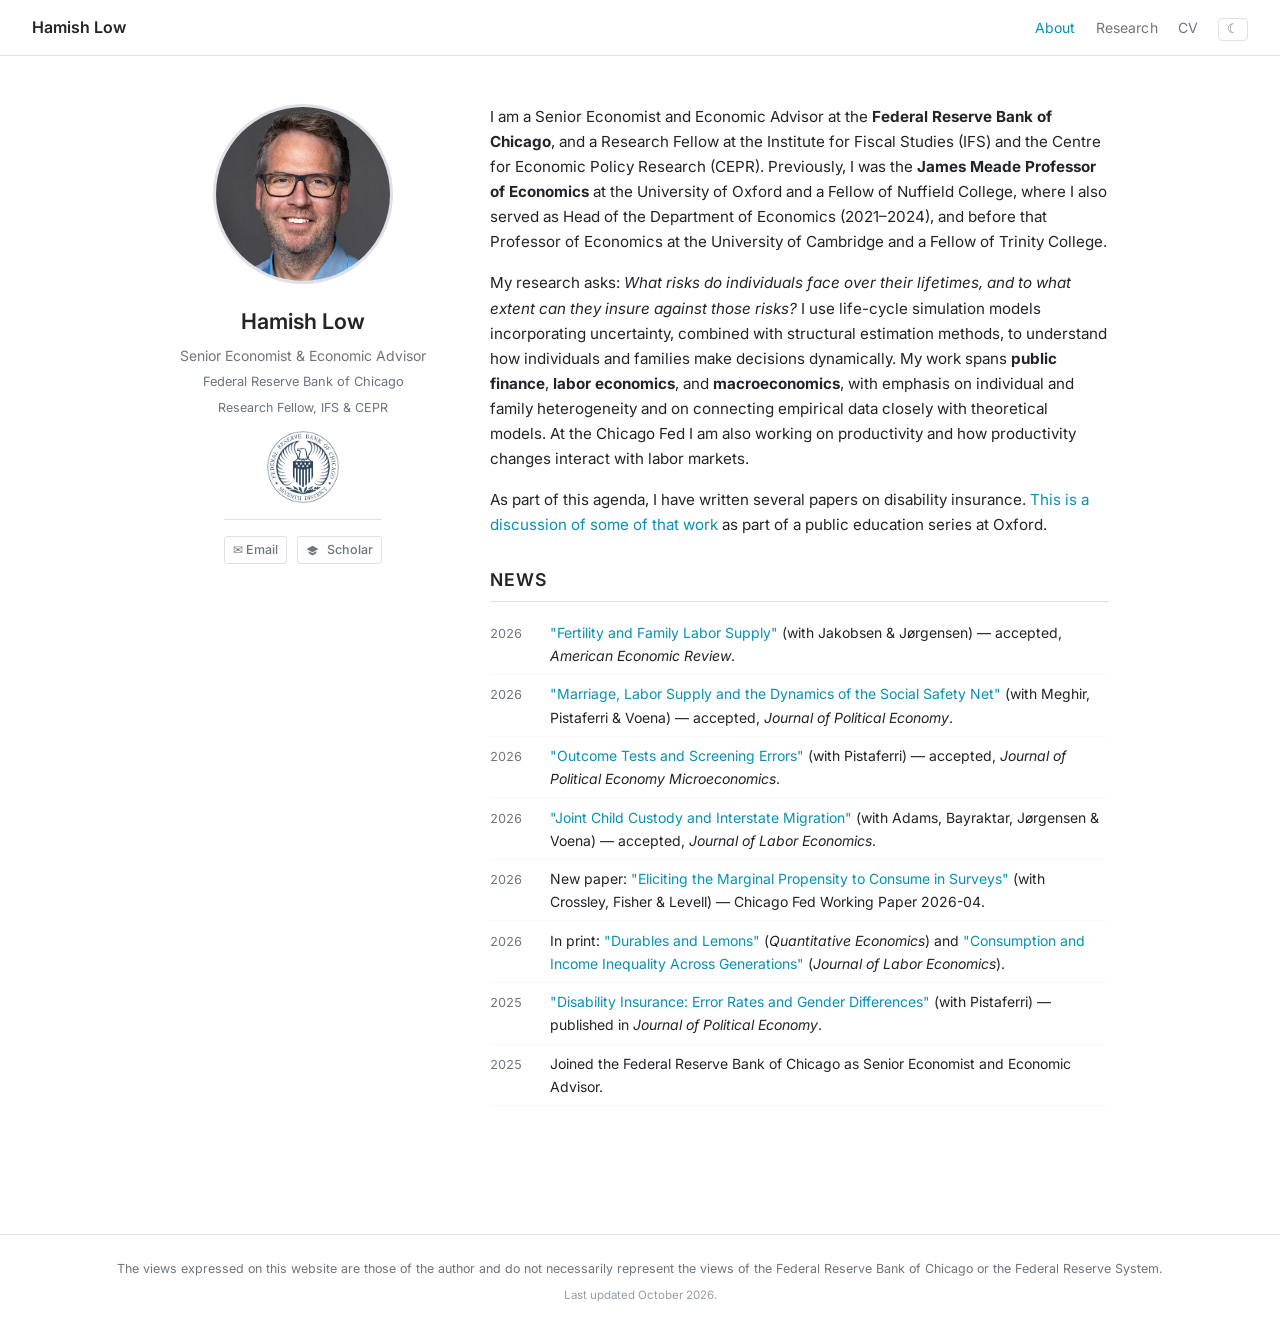
==== index.html @ eed86704 "Remove empty Software tab from navigation Co-Authored-By: Claude Opus 5.5 <noreply@anthropic.com>" ====
<!DOCTYPE html>
<html lang="en" data-theme="light">
<head>
  <meta charset="UTF-8" />
  <meta name="viewport" content="width=device-width, initial-scale=1.0" />
  <title>Hamish Low</title>
  <link rel="stylesheet" href="style.css" />
</head>
<body>

  <!-- ===== Navbar ===== -->
  <nav class="navbar">
    <a class="navbar-brand" href="index.html">Hamish Low</a>

    <button class="hamburger" id="hamburger" aria-label="Toggle menu">
      <span></span><span></span><span></span>
    </button>

    <ul class="navbar-links" id="nav-links">
      <li><a href="index.html" class="active">about</a></li>
      <li><a href="research.html">research</a></li>
      <li><a href="cv.html">CV</a></li>
      <li>
        <button class="theme-toggle" id="theme-toggle" aria-label="Toggle dark mode">
          ☾
        </button>
      </li>
    </ul>
  </nav>

  <!-- ===== Main ===== -->
  <div class="page-container">
    <div class="about-layout">

      <!-- Sidebar -->
      <aside class="profile-sidebar">
        <img src="profile.jpg" class="profile-photo" alt="Hamish Low" />

        <p class="profile-name">Hamish Low</p>
        <p class="profile-title">Senior Economist &amp; Economic Advisor</p>
        <p class="profile-affil">Federal Reserve Bank of Chicago</p>
        <p class="profile-affil" style="margin-top:0.4rem; font-size:0.78rem;">Research Fellow, IFS &amp; CEPR</p>

        <img src="chicago-fed-seal.png"
             alt="Federal Reserve Bank of Chicago"
             class="chicago-fed-seal" />

        <hr class="profile-divider" />

        <div class="social-links">
          <a class="social-btn" href="mailto:hamish.low@chi.frb.org" title="Email">
            ✉ Email
          </a>
          <a class="social-btn"
             href="https://scholar.google.com/citations?user=BM3A-LIAAAAJ"
             target="_blank" rel="noopener">
            <svg width="13" height="13" viewBox="0 0 24 24" fill="currentColor" style="vertical-align:-1px;margin-right:3px" aria-hidden="true"><path d="M12 3L1 9l11 6 11-6-11-6zM5 13.18v4L12 21l7-3.82v-4L12 17l-7-3.82z"/></svg>Scholar
          </a>
        </div>
      </aside>

      <!-- Bio -->
      <section class="bio-content">
        <p>
          I am a Senior Economist and Economic Advisor at the
          <strong>Federal Reserve Bank of Chicago</strong>, and a Research Fellow at the
          Institute for Fiscal Studies (IFS) and the Centre for Economic Policy Research (CEPR).
          Previously, I was the <strong>James Meade Professor of Economics</strong>
          at the University of Oxford and a Fellow of Nuffield College, where I also served as
          Head of the Department of Economics (2021–2024), and before that Professor of
          Economics at the University of Cambridge and a Fellow of Trinity College.
        </p>
        <p>
          My research asks: <em>What risks do individuals face over their lifetimes, and to what
          extent can they insure against those risks?</em> I use life-cycle simulation models
          incorporating uncertainty, combined with structural estimation methods, to understand
          how individuals and families make decisions dynamically. My work spans
          <strong>public finance</strong>, <strong>labor economics</strong>,
          and <strong>macroeconomics</strong>, with emphasis on individual and family
          heterogeneity and on connecting empirical data closely with theoretical models.
          At the Chicago Fed I am also working on productivity and how productivity changes
          interact with labor markets.
        </p>
        <p>
          As part of this agenda, I have written several papers on disability insurance.
          <a href="https://www.economics.ox.ac.uk/what-economists-really-do" target="_blank" rel="noopener">This
          is a discussion of some of that work</a> as part of a public education series at Oxford.
        </p>

        <!-- News -->
        <h2>News</h2>
        <ul class="news-list">
          <li>
            <span class="news-date">2026</span>
            <span><a href="research.html">"Fertility and Family Labor Supply"</a>
            (with Jakobsen &amp; Jørgensen) — accepted, <em>American Economic Review</em>.</span>
          </li>
          <li>
            <span class="news-date">2026</span>
            <span><a href="research.html">"Marriage, Labor Supply and the Dynamics of the Social Safety Net"</a>
            (with Meghir, Pistaferri &amp; Voena) — accepted, <em>Journal of Political Economy</em>.</span>
          </li>
          <li>
            <span class="news-date">2026</span>
            <span><a href="research.html">"Outcome Tests and Screening Errors"</a>
            (with Pistaferri) — accepted, <em>Journal of Political Economy Microeconomics</em>.</span>
          </li>
          <li>
            <span class="news-date">2026</span>
            <span><a href="research.html">"Joint Child Custody and Interstate Migration"</a>
            (with Adams, Bayraktar, Jørgensen &amp; Voena) — accepted,
            <em>Journal of Labor Economics</em>.</span>
          </li>
          <li>
            <span class="news-date">2026</span>
            <span>New paper: <a href="research.html">"Eliciting the Marginal Propensity to Consume in Surveys"</a>
            (with Crossley, Fisher &amp; Levell) — Chicago Fed Working Paper 2026-04.</span>
          </li>
          <li>
            <span class="news-date">2026</span>
            <span>In print: <a href="research.html">"Durables and Lemons"</a>
            (<em>Quantitative Economics</em>) and
            <a href="research.html">"Consumption and Income Inequality Across Generations"</a>
            (<em>Journal of Labor Economics</em>).</span>
          </li>
          <li>
            <span class="news-date">2025</span>
            <span><a href="research.html">"Disability Insurance: Error Rates and Gender Differences"</a>
            (with Pistaferri) — published in <em>Journal of Political Economy</em>.</span>
          </li>
          <li>
            <span class="news-date">2025</span>
            <span>Joined the Federal Reserve Bank of Chicago as Senior Economist and Economic Advisor.</span>
          </li>
        </ul>
      </section>

    </div><!-- .about-layout -->
  </div><!-- .page-container -->

  <footer class="site-footer">
    <p class="footer-disclaimer">
      The views expressed on this website are those of the author and do not necessarily
      represent the views of the Federal Reserve Bank of Chicago or the Federal Reserve System.
    </p>
    <p class="footer-meta">Last updated October 2026.</p>
  </footer>

  <script>
    // Dark mode toggle
    const toggle = document.getElementById('theme-toggle');
    const root   = document.documentElement;
    toggle.addEventListener('click', () => {
      const isDark = root.getAttribute('data-theme') === 'dark';
      root.setAttribute('data-theme', isDark ? 'light' : 'dark');
      toggle.textContent = isDark ? '☾' : '☀';
    });

    // Mobile hamburger
    const burger = document.getElementById('hamburger');
    const navLinks = document.getElementById('nav-links');
    burger.addEventListener('click', () => navLinks.classList.toggle('open'));
  </script>

</body>
</html>
---- style.css ----
/* ============================================================
   al-folio faithful reproduction — Hamish Low demo
   ============================================================ */

/* --- Google Fonts (Inter) ---------------------------------- */
@import url('https://fonts.googleapis.com/css2?family=Inter:wght@300;400;500;600&display=swap');

/* --- CSS Custom Properties (light mode) ------------------- */
:root {
  --bg:            #ffffff;
  --bg-alt:        #f8f9fa;
  --text:          #212529;
  --text-muted:    #6c757d;
  --accent:        #0891B2;
  --accent-hover:  #0E7490;
  --border:        #dee2e6;
  --nav-bg:        rgba(255, 255, 255, 0.97);
  --nav-height:    56px;
  --sidebar-w:     28%;
  --font:          'Inter', -apple-system, BlinkMacSystemFont, 'Segoe UI', sans-serif;
  --radius:        4px;
  --shadow:        0 2px 8px rgba(0,0,0,0.06);
}

/* --- Dark mode -------------------------------------------- */
[data-theme="dark"] {
  --bg:         #1a1a1a;
  --bg-alt:     #242424;
  --text:       #e8e8e8;
  --text-muted: #9a9a9a;
  --accent:     #22D3EE;
  --border:     #3a3a3a;
  --nav-bg:     rgba(26, 26, 26, 0.97);
  --shadow:     0 2px 8px rgba(0,0,0,0.3);
}

/* --- Reset & Base ----------------------------------------- */
*, *::before, *::after { box-sizing: border-box; margin: 0; padding: 0; }

html { font-size: 16px; scroll-behavior: smooth; }

body {
  font-family: var(--font);
  background: var(--bg);
  color: var(--text);
  line-height: 1.65;
  padding-top: var(--nav-height);
  transition: background 0.2s, color 0.2s;
}

a {
  color: var(--accent);
  text-decoration: none;
}
a:hover { color: var(--accent-hover); text-decoration: underline; }

/* --- Navbar ----------------------------------------------- */
.navbar {
  position: fixed;
  top: 0; left: 0; right: 0;
  height: var(--nav-height);
  background: var(--nav-bg);
  border-bottom: 1px solid var(--border);
  backdrop-filter: blur(8px);
  -webkit-backdrop-filter: blur(8px);
  z-index: 100;
  display: flex;
  align-items: center;
  padding: 0 2rem;
  gap: 1.5rem;
}

.navbar-brand {
  font-weight: 600;
  font-size: 1rem;
  color: var(--text);
  white-space: nowrap;
  margin-right: auto;
}
.navbar-brand:hover { color: var(--accent); text-decoration: none; }

.navbar-links {
  display: flex;
  align-items: center;
  gap: 1.25rem;
  list-style: none;
}

.navbar-links a {
  font-size: 0.875rem;
  color: var(--text-muted);
  font-weight: 400;
  letter-spacing: 0.01em;
  text-transform: capitalize;
}
.navbar-links a:hover,
.navbar-links a.active { color: var(--accent); text-decoration: none; }

/* Dark mode toggle button */
.theme-toggle {
  background: none;
  border: 1px solid var(--border);
  border-radius: var(--radius);
  cursor: pointer;
  padding: 4px 8px;
  font-size: 0.8rem;
  color: var(--text-muted);
  line-height: 1;
  transition: border-color 0.15s, color 0.15s;
}
.theme-toggle:hover { border-color: var(--accent); color: var(--accent); }

/* Hamburger (mobile) */
.hamburger {
  display: none;
  background: none;
  border: none;
  cursor: pointer;
  flex-direction: column;
  gap: 5px;
  padding: 4px;
}
.hamburger span {
  display: block;
  width: 22px;
  height: 2px;
  background: var(--text);
  border-radius: 2px;
  transition: background 0.15s;
}

/* --- Page wrapper ----------------------------------------- */
.page-container {
  max-width: 1000px;
  margin: 0 auto;
  padding: 3rem 2rem 4rem;
}

/* --- Homepage: two-column layout -------------------------- */
.about-layout {
  display: flex;
  gap: 3.5rem;
  align-items: flex-start;
}

/* Sidebar */
.profile-sidebar {
  flex: 0 0 var(--sidebar-w);
  min-width: 200px;
  text-align: center;
}

.profile-photo {
  width: 180px;
  height: 180px;
  border-radius: 50%;
  object-fit: cover;
  border: 3px solid var(--border);
  margin-bottom: 1.25rem;
  display: block;
  margin-left: auto;
  margin-right: auto;
}

/* Placeholder when no photo */
.profile-placeholder {
  width: 180px;
  height: 180px;
  border-radius: 50%;
  background: var(--bg-alt);
  border: 3px solid var(--border);
  margin: 0 auto 1.25rem;
  display: flex;
  align-items: center;
  justify-content: center;
  color: var(--text-muted);
  font-size: 0.75rem;
}

.profile-name {
  font-size: 1.35rem;
  font-weight: 600;
  margin-bottom: 0.3rem;
  color: var(--text);
}

.profile-title {
  font-size: 0.875rem;
  color: var(--text-muted);
  margin-bottom: 0.2rem;
  font-weight: 400;
}

.profile-affil {
  font-size: 0.8rem;
  color: var(--text-muted);
  margin-bottom: 0.15rem;
}

.profile-divider {
  border: none;
  border-top: 1px solid var(--border);
  margin: 1rem auto;
  width: 60%;
}

/* Social icon links */
.social-links {
  display: flex;
  justify-content: center;
  flex-wrap: wrap;
  gap: 0.6rem;
  margin-top: 0.75rem;
}

.social-btn {
  display: inline-flex;
  align-items: center;
  gap: 0.3rem;
  font-size: 0.78rem;
  font-weight: 500;
  color: var(--text-muted);
  border: 1px solid var(--border);
  border-radius: 3px;
  padding: 3px 8px;
  transition: color 0.15s, border-color 0.15s;
}
.social-btn:hover {
  color: var(--accent);
  border-color: var(--accent);
  text-decoration: none;
}

/* Bio content area */
.bio-content {
  flex: 1;
  min-width: 0;
}

.bio-content p {
  margin-bottom: 1rem;
  font-size: 0.95rem;
}

.bio-content h2 {
  font-size: 1.1rem;
  font-weight: 600;
  margin: 1.75rem 0 0.75rem;
  padding-bottom: 0.4rem;
  border-bottom: 1px solid var(--border);
  color: var(--text);
  text-transform: uppercase;
  letter-spacing: 0.06em;
}

/* News list */
.news-list {
  list-style: none;
  font-size: 0.875rem;
}

.news-list li {
  display: flex;
  gap: 1rem;
  padding: 0.45rem 0;
  border-bottom: 1px solid var(--bg-alt);
  align-items: baseline;
}

.news-date {
  flex-shrink: 0;
  font-size: 0.78rem;
  color: var(--text-muted);
  min-width: 44px;
  font-variant-numeric: tabular-nums;
}

/* --- Research / Publications page ------------------------- */
.publications-header {
  margin-bottom: 2rem;
}

.publications-header h1 {
  font-size: 1.6rem;
  font-weight: 600;
  margin-bottom: 0.5rem;
}

.section-heading {
  font-size: 1.15rem;
  font-weight: 600;
  color: var(--text);
  margin: 2.5rem 0 1rem;
  padding-bottom: 0.4rem;
  border-bottom: 2px solid var(--accent);
  display: inline-block;
  text-transform: uppercase;
  letter-spacing: 0.06em;
}

.pub-list {
  list-style: none;
}

.pub-entry {
  padding: 1.1rem 0;
  border-bottom: 1px solid var(--border);
}
.pub-entry:last-child { border-bottom: none; }

.pub-title {
  font-size: 0.95rem;
  font-weight: 600;
  color: var(--text);
  margin-bottom: 0.25rem;
  line-height: 1.4;
}

.pub-authors {
  font-size: 0.855rem;
  color: var(--text-muted);
  margin-bottom: 0.2rem;
}

/* Highlight Hamish's name */
.pub-authors strong {
  color: var(--text);
  font-weight: 600;
}

.pub-venue {
  font-size: 0.855rem;
  color: var(--text-muted);
  font-style: italic;
  margin-bottom: 0.5rem;
}

.pub-status {
  display: inline-block;
  font-size: 0.75rem;
  font-weight: 500;
  color: var(--accent);
  background: color-mix(in srgb, var(--accent) 10%, transparent);
  border: 1px solid color-mix(in srgb, var(--accent) 25%, transparent);
  border-radius: 3px;
  padding: 1px 6px;
  margin-bottom: 0.5rem;
  margin-left: 0.4rem;
}

.pub-links {
  display: flex;
  flex-wrap: wrap;
  gap: 0.4rem;
  align-items: center;
}

.btn-pill {
  display: inline-block;
  font-size: 0.775rem;
  font-weight: 500;
  border: 1px solid var(--border);
  border-radius: 3px;
  padding: 2px 9px;
  color: var(--text-muted);
  cursor: pointer;
  background: none;
  font-family: var(--font);
  transition: color 0.15s, border-color 0.15s, background 0.15s;
  text-decoration: none;
  line-height: 1.6;
}
.btn-pill:hover {
  color: var(--accent);
  border-color: var(--accent);
  text-decoration: none;
}
.btn-pill.abstract-toggle { cursor: pointer; }
.btn-pill.abstract-toggle.open {
  color: var(--accent);
  border-color: var(--accent);
}

.abstract-body {
  margin-top: 0.75rem;
  font-size: 0.855rem;
  color: var(--text-muted);
  line-height: 1.6;
  background: var(--bg-alt);
  border-left: 3px solid var(--accent);
  padding: 0.75rem 1rem;
  border-radius: 0 var(--radius) var(--radius) 0;
}

/* --- CV page ---------------------------------------------- */
.cv-page h1 {
  font-size: 1.6rem;
  font-weight: 600;
  margin-bottom: 1.5rem;
}

.cv-download-box {
  background: var(--bg-alt);
  border: 1px solid var(--border);
  border-radius: var(--radius);
  padding: 1.5rem 2rem;
  margin-bottom: 2rem;
  display: flex;
  align-items: center;
  justify-content: space-between;
  gap: 1rem;
}

.cv-download-box p {
  font-size: 0.9rem;
  color: var(--text-muted);
}

.btn-primary {
  display: inline-block;
  background: var(--accent);
  color: #fff !important;
  border: none;
  border-radius: var(--radius);
  padding: 8px 18px;
  font-size: 0.875rem;
  font-weight: 500;
  cursor: pointer;
  transition: background 0.15s;
  white-space: nowrap;
}
.btn-primary:hover { background: var(--accent-hover); text-decoration: none !important; }

/* CV download link */
.cv-download {
  margin-bottom: 1.5rem;
}

/* PhD topic cards */
.topic-grid {
  display: grid;
  grid-template-columns: repeat(auto-fill, minmax(260px, 1fr));
  gap: 1rem;
  margin-top: 0.5rem;
}

.topic-card {
  background: var(--bg-alt);
  border: 1px solid var(--border);
  border-radius: var(--radius);
  padding: 1rem 1.1rem;
}

.topic-card h3 {
  font-size: 0.9rem;
  font-weight: 600;
  margin-bottom: 0.35rem;
  color: var(--text);
}

.topic-card p {
  font-size: 0.82rem;
  color: var(--text-muted);
  line-height: 1.55;
  margin: 0;
}

/* CV section rows */
.cv-section {
  margin-bottom: 2.5rem;
}

.cv-section h2 {
  font-size: 1.05rem;
  font-weight: 600;
  border-bottom: 1px solid var(--border);
  padding-bottom: 0.4rem;
  margin-bottom: 1rem;
  text-transform: uppercase;
  letter-spacing: 0.06em;
  font-size: 0.8rem;
  color: var(--text-muted);
}

.cv-row {
  display: flex;
  gap: 1.5rem;
  padding: 0.5rem 0;
  font-size: 0.9rem;
}

.cv-row-year {
  flex-shrink: 0;
  min-width: 100px;
  color: var(--text-muted);
  font-size: 0.85rem;
  padding-top: 1px;
}

/* Position/role titles in CV rows — displayed as their own line */
.cv-role {
  display: block;
  font-weight: 600;
}

/* Author name highlights — stay inline and don't break mid-name */
.cv-row-body strong,
.pub-authors strong {
  white-space: nowrap;
  font-weight: 600;
}

/* --- Chicago Fed seal ------------------------------------- */
.chicago-fed-seal {
  display: block;
  width: 72px;
  margin: 0.75rem auto 0;
  opacity: 0.85;
}

/* --- Footer ----------------------------------------------- */
.site-footer {
  border-top: 1px solid var(--border);
  padding: 1.5rem 2rem;
  text-align: center;
  font-size: 0.78rem;
  color: var(--text-muted);
  margin-top: 4rem;
}

.footer-disclaimer {
  font-size: 0.78rem;
  color: var(--text-muted);
  margin-bottom: 0.4rem;
}

.footer-meta {
  font-size: 0.72rem;
  color: var(--text-muted);
  opacity: 0.7;
}

/* --- Disabled pill button --------------------------------- */
.btn-pill--disabled {
  opacity: 0.4;
  cursor: default;
  pointer-events: none;
}

/* --- Responsive ------------------------------------------- */
@media (max-width: 680px) {
  .navbar { padding: 0 1rem; gap: 0.75rem; }
  .navbar-links { display: none; flex-direction: column; position: fixed;
    top: var(--nav-height); left: 0; right: 0; background: var(--nav-bg);
    border-bottom: 1px solid var(--border); padding: 1rem 1.5rem; gap: 0.75rem;
    z-index: 99; }
  .navbar-links.open { display: flex; }
  .hamburger { display: flex; }
  .page-container { padding: 2rem 1.25rem 3rem; }
  .about-layout { flex-direction: column; gap: 2rem; }
  .profile-sidebar { width: 100%; flex: unset; }
  .profile-photo, .profile-placeholder { width: 140px; height: 140px; }
  .cv-download-box { flex-direction: column; align-items: flex-start; }
  .cv-row { flex-direction: column; gap: 0.2rem; }
  .cv-row-year { min-width: unset; }
}
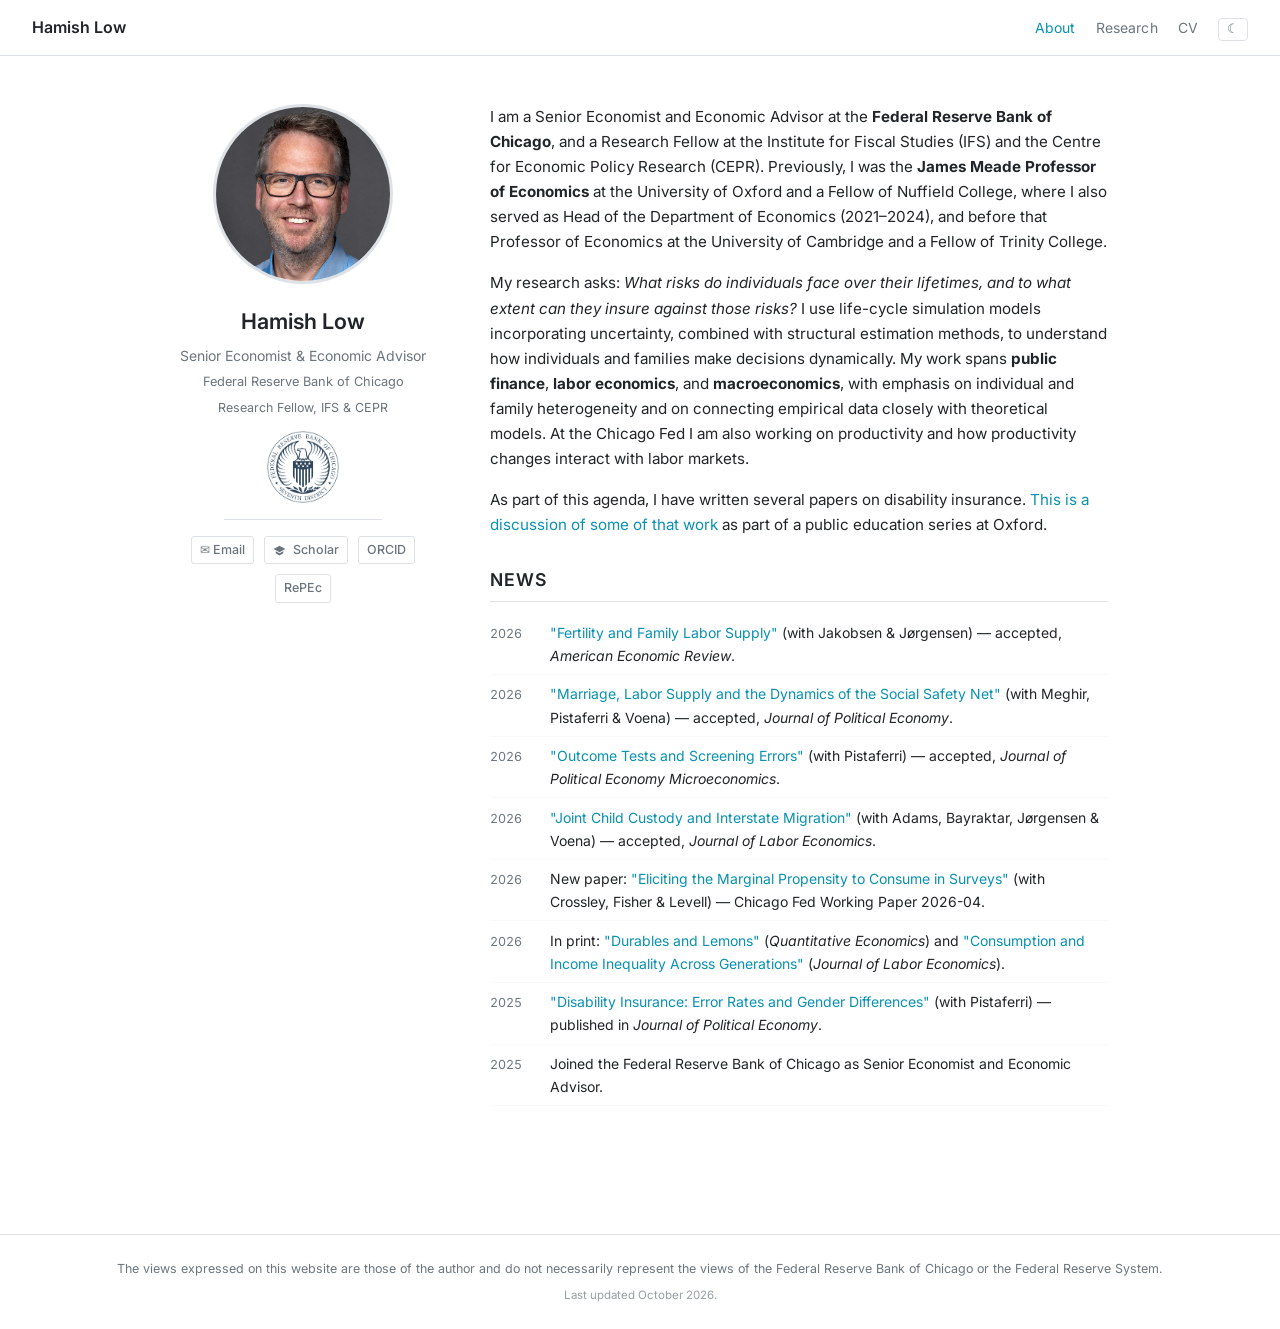
==== commit 9ce18167: "Research page: real abstracts, journal links, full publication list - Replace placeholder abstracts " ====
--- a/index.html
+++ b/index.html
@@ -52,10 +52,14 @@
             ✉ Email
           </a>
           <a class="social-btn"
-             href="https://scholar.google.com/citations?user=BM3A-LIAAAAJ"
+             href="https://scholar.google.com/citations?user=i-5v-GsAAAAJ"
              target="_blank" rel="noopener">
             <svg width="13" height="13" viewBox="0 0 24 24" fill="currentColor" style="vertical-align:-1px;margin-right:3px" aria-hidden="true"><path d="M12 3L1 9l11 6 11-6-11-6zM5 13.18v4L12 21l7-3.82v-4L12 17l-7-3.82z"/></svg>Scholar
           </a>
+          <a class="social-btn" href="https://orcid.org/0000-0002-6064-9448"
+             target="_blank" rel="noopener">ORCID</a>
+          <a class="social-btn" href="https://ideas.repec.org/e/plo34.html"
+             target="_blank" rel="noopener">RePEc</a>
         </div>
       </aside>
 
--- a/style.css
+++ b/style.css
@@ -354,6 +354,29 @@
   gap: 0.4rem;
   align-items: center;
 }
+
+/* Compact one-line-per-paper list (earlier publications) */
+.pub-compact {
+  list-style: none;
+  font-size: 0.855rem;
+}
+.pub-compact li {
+  display: flex;
+  gap: 1rem;
+  padding: 0.45rem 0;
+  border-bottom: 1px solid var(--bg-alt);
+  align-items: baseline;
+}
+.pub-compact li:last-child { border-bottom: none; }
+.pub-compact .pub-year {
+  flex-shrink: 0;
+  min-width: 2.6rem;
+  color: var(--text-muted);
+  font-variant-numeric: tabular-nums;
+}
+.pub-compact .pub-cite { color: var(--text-muted); }
+.pub-compact .pub-cite a { color: var(--text); font-weight: 500; }
+.pub-compact .pub-cite a:hover { color: var(--accent); }
 
 .btn-pill {
   display: inline-block;
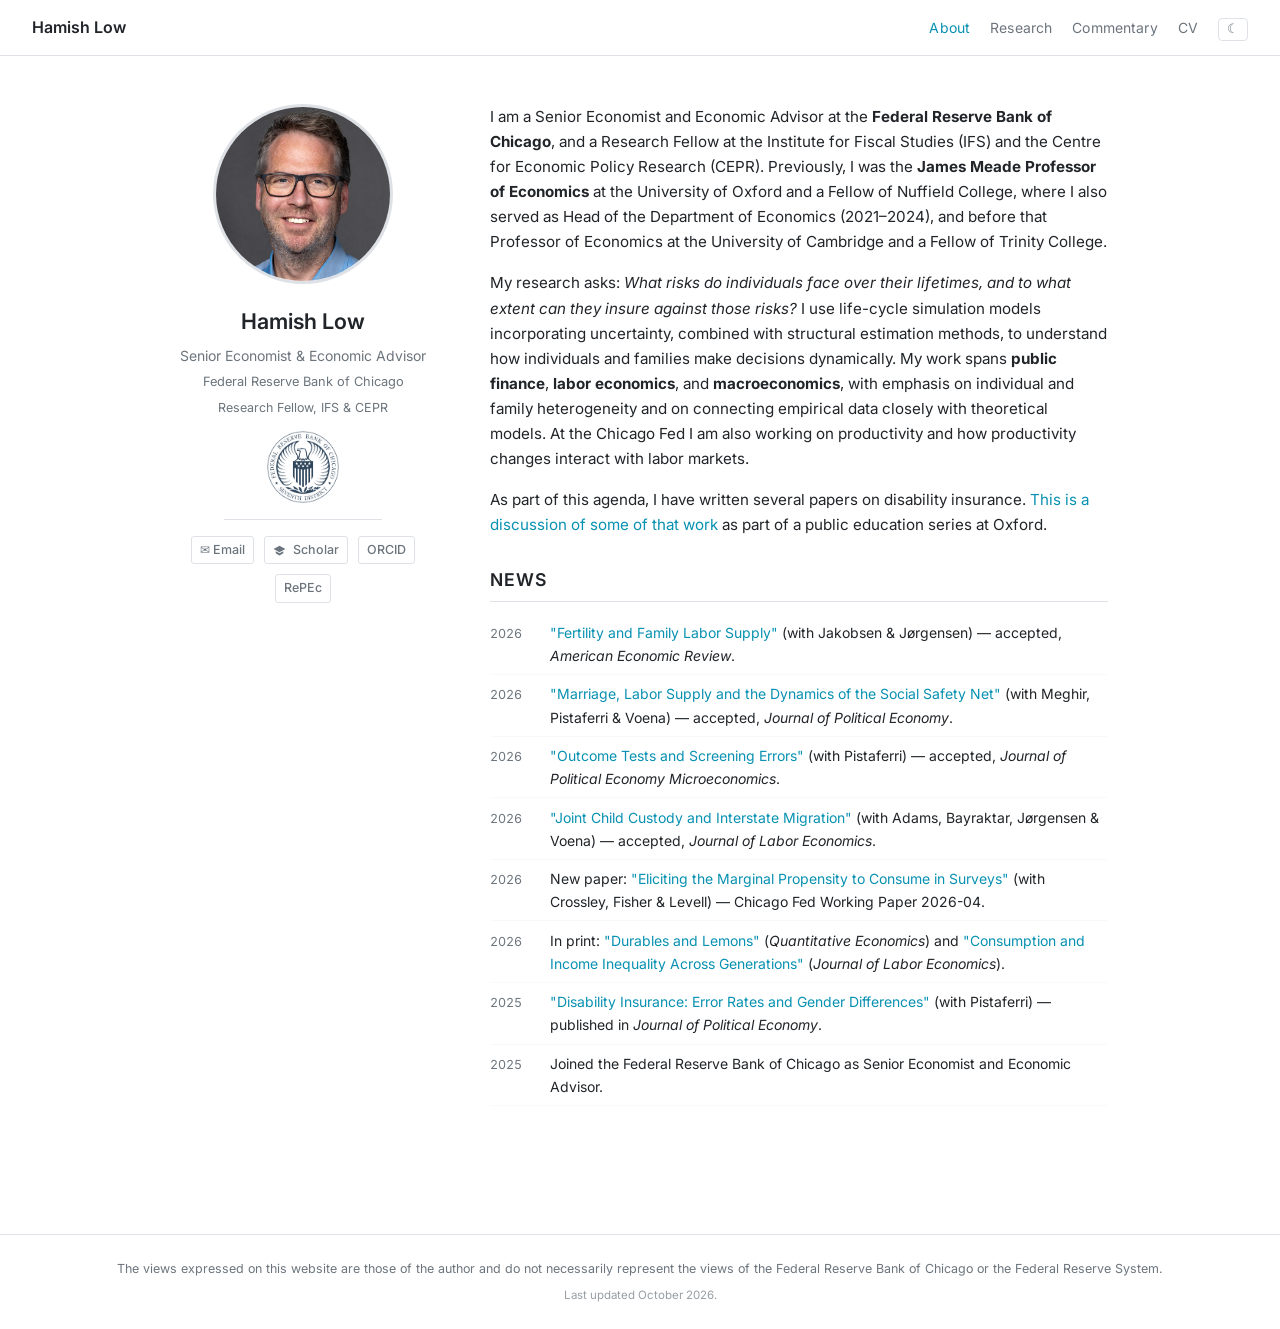
==== commit 037e34b9: "Move commentary to its own tab Co-Authored-By: Claude Opus 5.5 <noreply@anthropic.com>" ====
--- a/index.html
+++ b/index.html
@@ -19,6 +19,7 @@
     <ul class="navbar-links" id="nav-links">
       <li><a href="index.html" class="active">about</a></li>
       <li><a href="research.html">research</a></li>
+      <li><a href="commentary.html">commentary</a></li>
       <li><a href="cv.html">CV</a></li>
       <li>
         <button class="theme-toggle" id="theme-toggle" aria-label="Toggle dark mode">
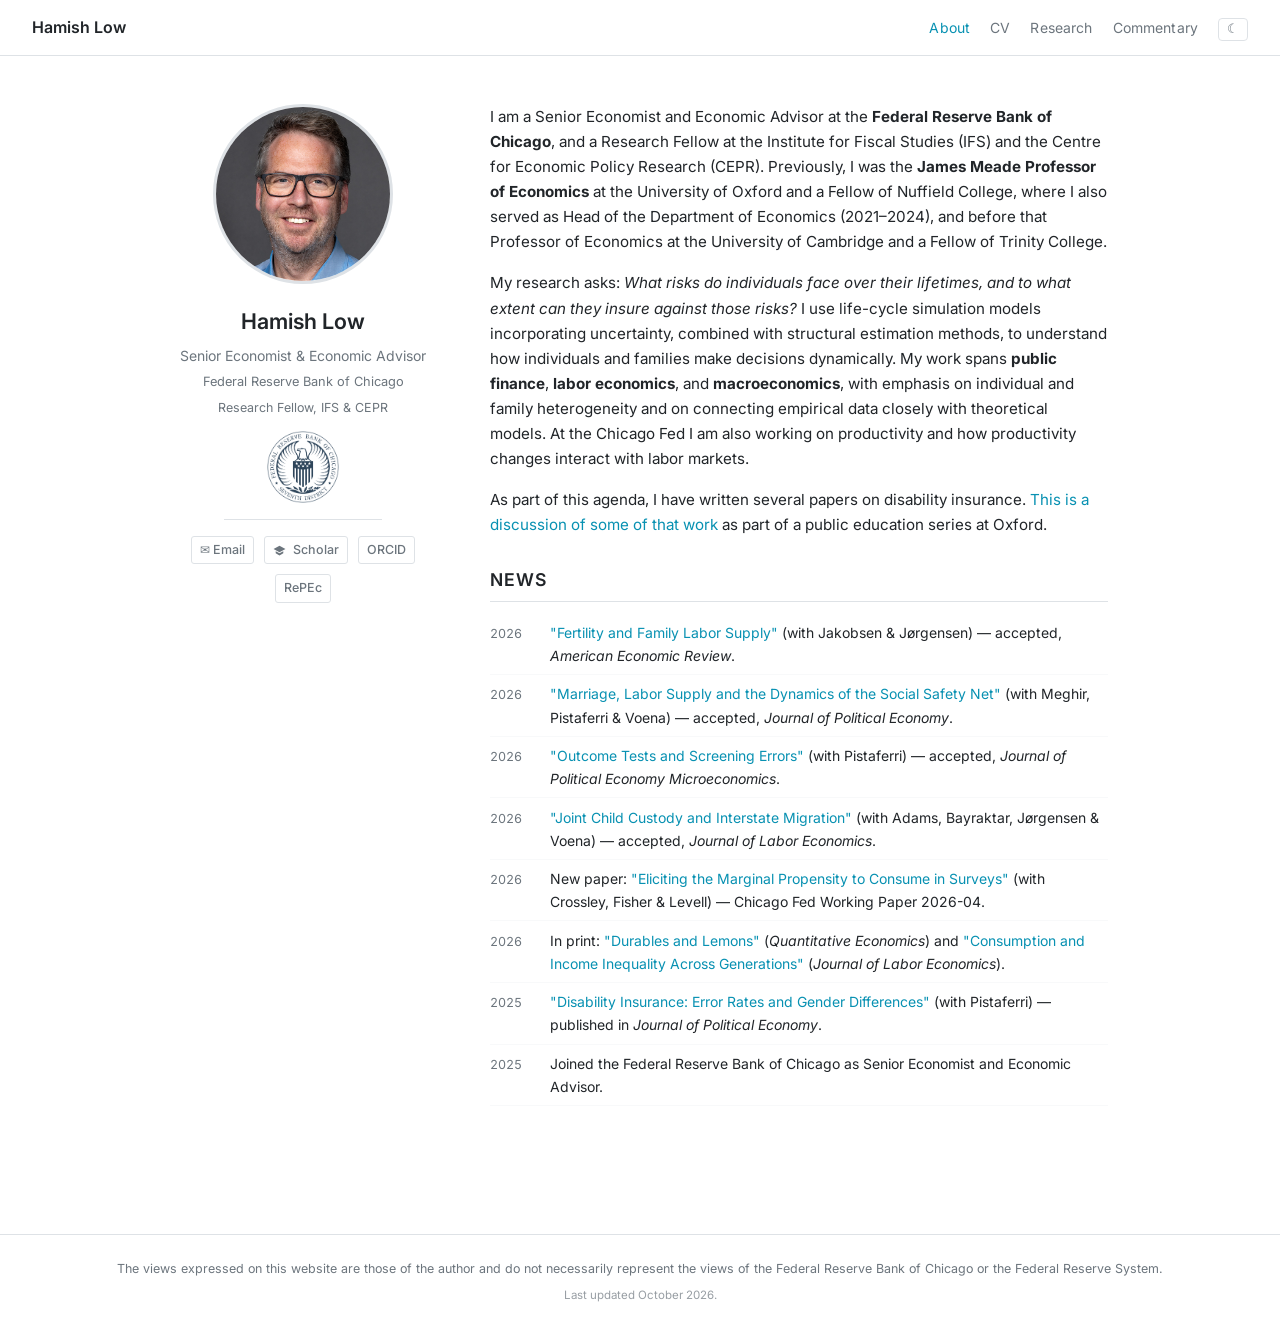
==== commit b656d640: "Reorder navigation: About, CV, Research, Commentary Co-Authored-By: Claude Opus 5.5 <noreply@anthrop" ====
--- a/index.html
+++ b/index.html
@@ -18,9 +18,9 @@
 
     <ul class="navbar-links" id="nav-links">
       <li><a href="index.html" class="active">about</a></li>
+      <li><a href="cv.html">CV</a></li>
       <li><a href="research.html">research</a></li>
       <li><a href="commentary.html">commentary</a></li>
-      <li><a href="cv.html">CV</a></li>
       <li>
         <button class="theme-toggle" id="theme-toggle" aria-label="Toggle dark mode">
           ☾
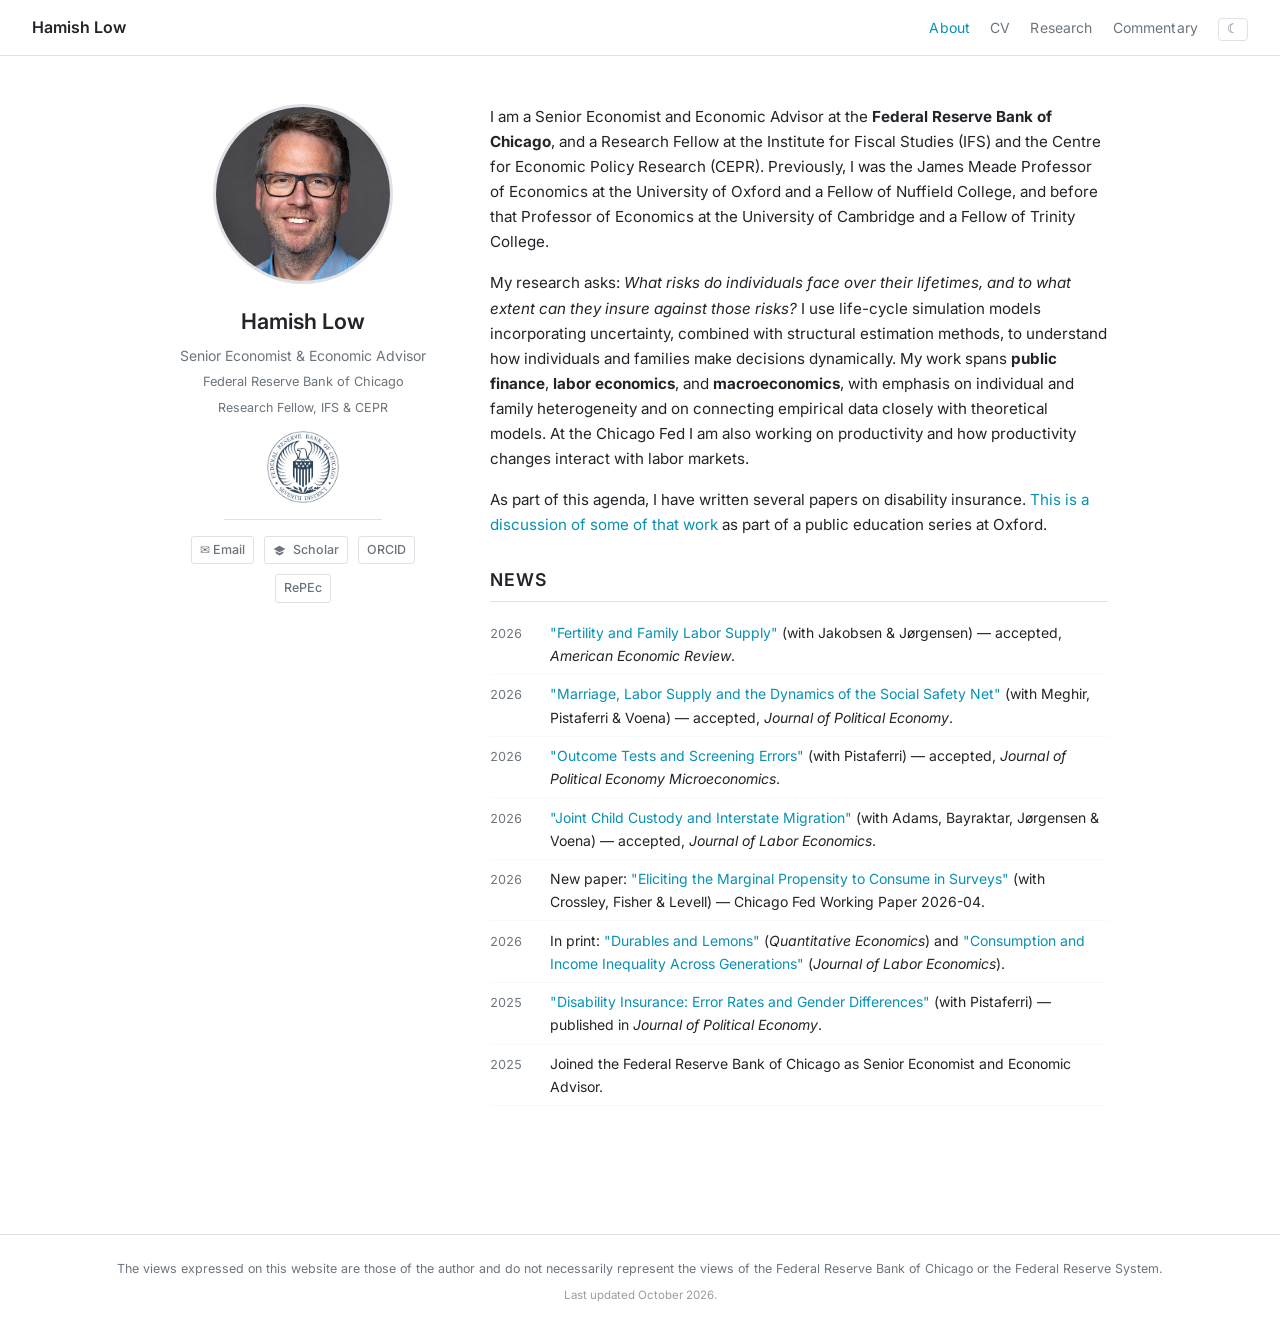
==== commit a68c456a: "Home page: unbold Oxford title, drop Head of Department mention Co-Authored-By: Claude Opus 5.5 <nor" ====
--- a/index.html
+++ b/index.html
@@ -70,9 +70,8 @@
           I am a Senior Economist and Economic Advisor at the
           <strong>Federal Reserve Bank of Chicago</strong>, and a Research Fellow at the
           Institute for Fiscal Studies (IFS) and the Centre for Economic Policy Research (CEPR).
-          Previously, I was the <strong>James Meade Professor of Economics</strong>
-          at the University of Oxford and a Fellow of Nuffield College, where I also served as
-          Head of the Department of Economics (2021–2024), and before that Professor of
+          Previously, I was the James Meade Professor of Economics
+          at the University of Oxford and a Fellow of Nuffield College, and before that Professor of
           Economics at the University of Cambridge and a Fellow of Trinity College.
         </p>
         <p>
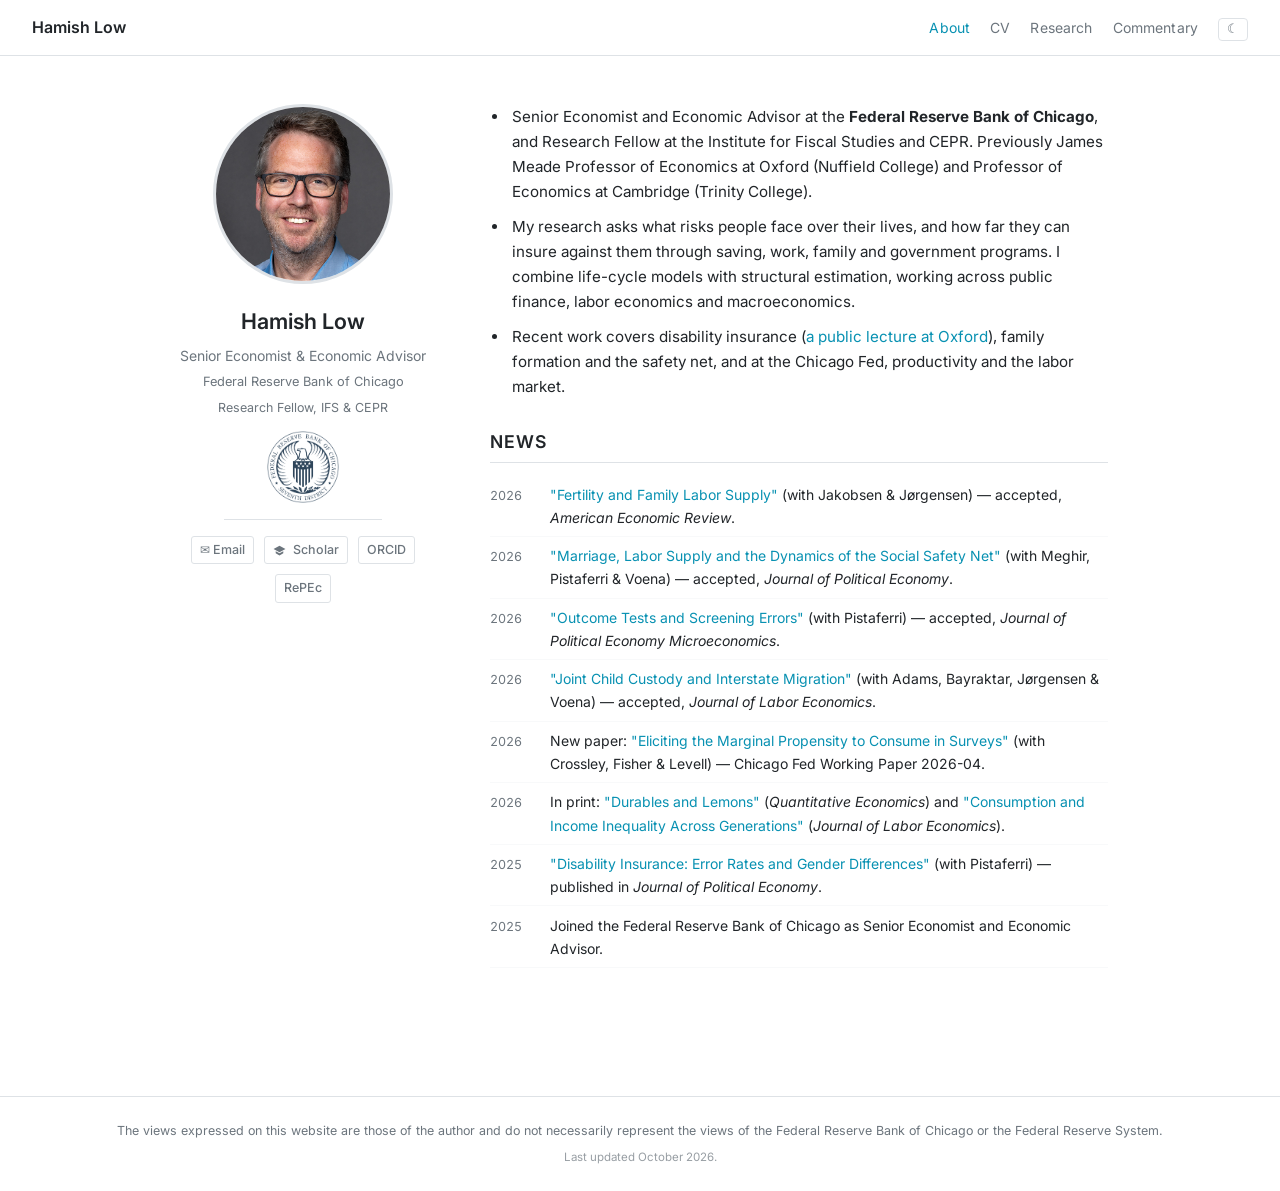
==== commit d955c64a: "Home page: replace bio paragraphs with three tighter bullets Co-Authored-By: Claude Opus 5.5 <norepl" ====
--- a/index.html
+++ b/index.html
@@ -66,30 +66,25 @@
 
       <!-- Bio -->
       <section class="bio-content">
-        <p>
-          I am a Senior Economist and Economic Advisor at the
-          <strong>Federal Reserve Bank of Chicago</strong>, and a Research Fellow at the
-          Institute for Fiscal Studies (IFS) and the Centre for Economic Policy Research (CEPR).
-          Previously, I was the James Meade Professor of Economics
-          at the University of Oxford and a Fellow of Nuffield College, and before that Professor of
-          Economics at the University of Cambridge and a Fellow of Trinity College.
-        </p>
-        <p>
-          My research asks: <em>What risks do individuals face over their lifetimes, and to what
-          extent can they insure against those risks?</em> I use life-cycle simulation models
-          incorporating uncertainty, combined with structural estimation methods, to understand
-          how individuals and families make decisions dynamically. My work spans
-          <strong>public finance</strong>, <strong>labor economics</strong>,
-          and <strong>macroeconomics</strong>, with emphasis on individual and family
-          heterogeneity and on connecting empirical data closely with theoretical models.
-          At the Chicago Fed I am also working on productivity and how productivity changes
-          interact with labor markets.
-        </p>
-        <p>
-          As part of this agenda, I have written several papers on disability insurance.
-          <a href="https://www.economics.ox.ac.uk/what-economists-really-do" target="_blank" rel="noopener">This
-          is a discussion of some of that work</a> as part of a public education series at Oxford.
-        </p>
+        <ul class="bio-list">
+          <li>
+            Senior Economist and Economic Advisor at the <strong>Federal Reserve Bank of Chicago</strong>,
+            and Research Fellow at the Institute for Fiscal Studies and CEPR. Previously James Meade
+            Professor of Economics at Oxford (Nuffield College) and Professor of Economics at
+            Cambridge (Trinity College).
+          </li>
+          <li>
+            My research asks what risks people face over their lives, and how far they can insure
+            against them through saving, work, family and government programs. I combine life-cycle
+            models with structural estimation, working across public finance, labor economics and
+            macroeconomics.
+          </li>
+          <li>
+            Recent work covers disability insurance
+            (<a href="https://www.economics.ox.ac.uk/what-economists-really-do" target="_blank" rel="noopener">a public lecture at Oxford</a>),
+            family formation and the safety net, and at the Chicago Fed, productivity and the labor market.
+          </li>
+        </ul>
 
         <!-- News -->
         <h2>News</h2>
--- a/style.css
+++ b/style.css
@@ -240,6 +240,16 @@
 .bio-content p {
   margin-bottom: 1rem;
   font-size: 0.95rem;
+}
+
+.bio-list {
+  font-size: 0.95rem;
+  padding-left: 1.2rem;
+  margin-bottom: 1rem;
+}
+.bio-list li {
+  margin-bottom: 0.6rem;
+  padding-left: 0.2rem;
 }
 
 .bio-content h2 {
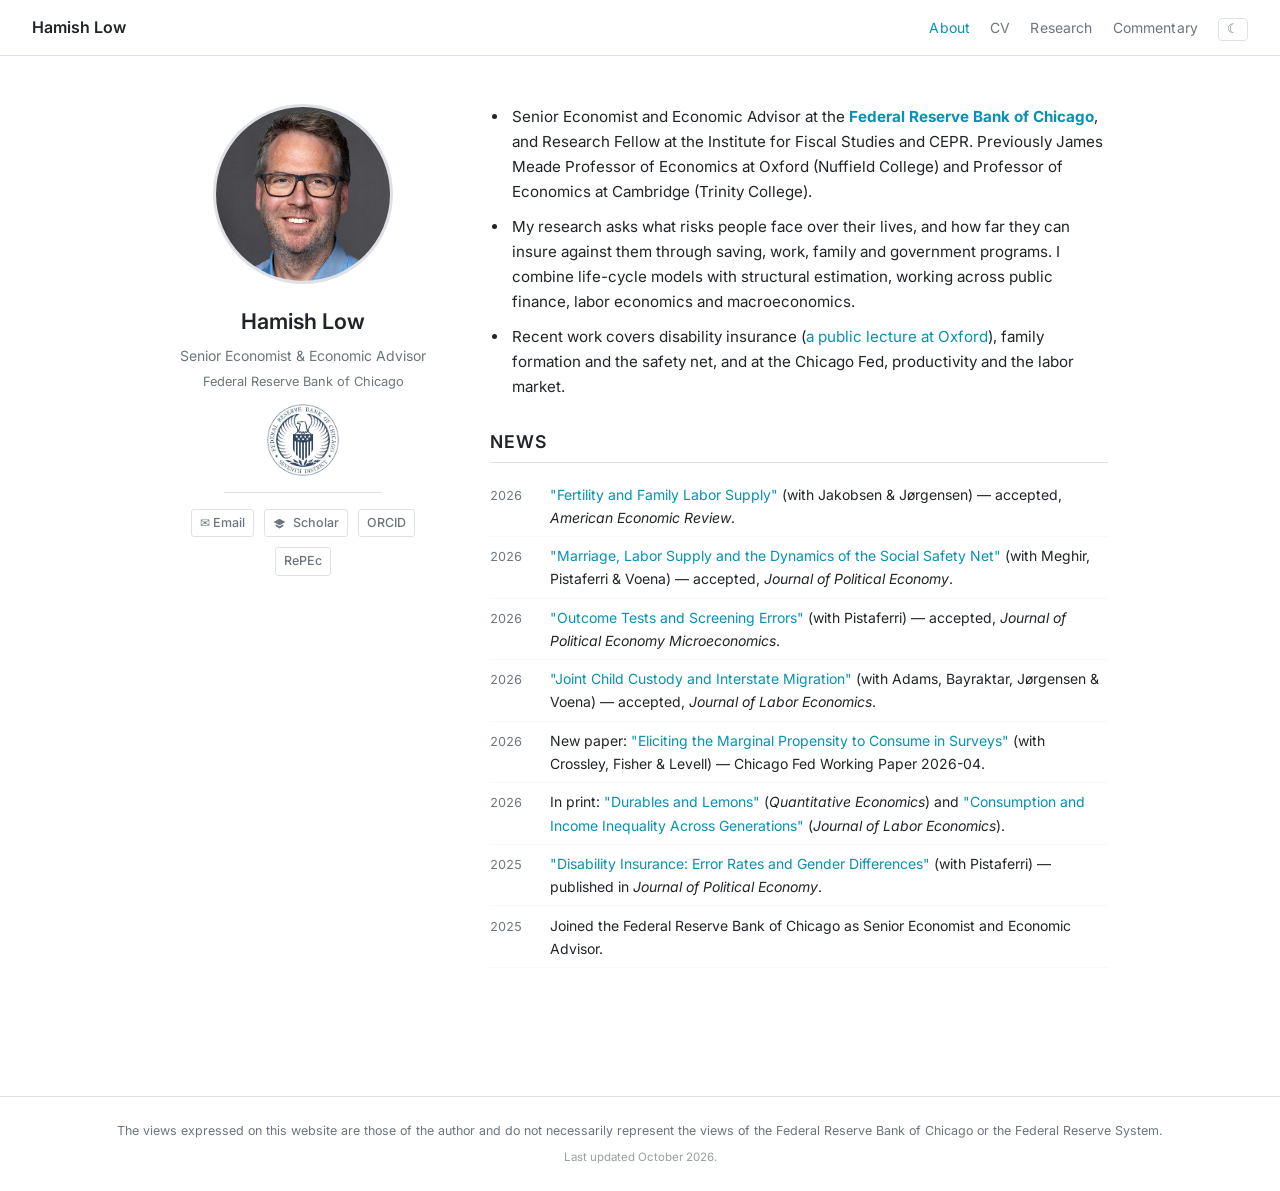
==== commit ac25f0d8: "Home page: link Chicago Fed name and seal; drop sidebar fellow line Co-Authored-By: Claude Opus 5.5 " ====
--- a/index.html
+++ b/index.html
@@ -40,11 +40,12 @@
         <p class="profile-name">Hamish Low</p>
         <p class="profile-title">Senior Economist &amp; Economic Advisor</p>
         <p class="profile-affil">Federal Reserve Bank of Chicago</p>
-        <p class="profile-affil" style="margin-top:0.4rem; font-size:0.78rem;">Research Fellow, IFS &amp; CEPR</p>
 
-        <img src="chicago-fed-seal.png"
-             alt="Federal Reserve Bank of Chicago"
-             class="chicago-fed-seal" />
+        <a href="https://www.chicagofed.org/" target="_blank" rel="noopener">
+          <img src="chicago-fed-seal.png"
+               alt="Federal Reserve Bank of Chicago"
+               class="chicago-fed-seal" />
+        </a>
 
         <hr class="profile-divider" />
 
@@ -68,7 +69,7 @@
       <section class="bio-content">
         <ul class="bio-list">
           <li>
-            Senior Economist and Economic Advisor at the <strong>Federal Reserve Bank of Chicago</strong>,
+            Senior Economist and Economic Advisor at the <a href="https://www.chicagofed.org/" target="_blank" rel="noopener"><strong>Federal Reserve Bank of Chicago</strong></a>,
             and Research Fellow at the Institute for Fiscal Studies and CEPR. Previously James Meade
             Professor of Economics at Oxford (Nuffield College) and Professor of Economics at
             Cambridge (Trinity College).
